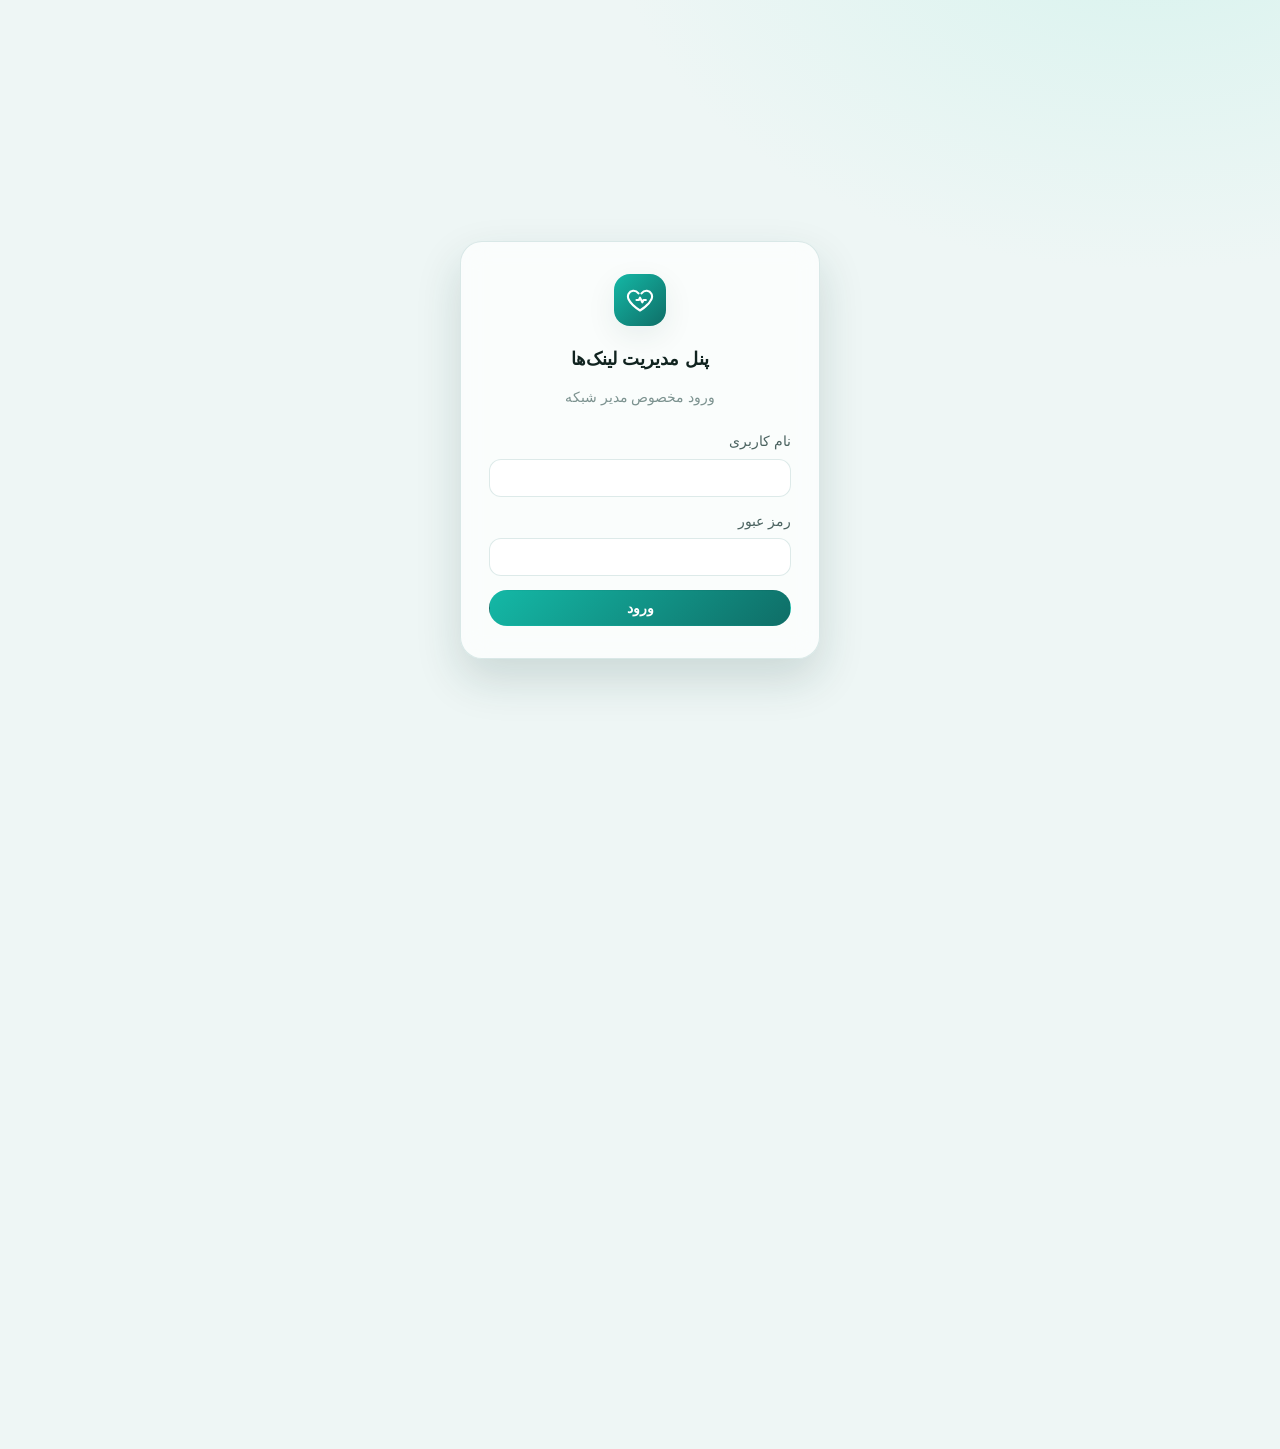
==== admin/announcements.html @ cc47564e "Initial commit" ====
<!DOCTYPE html>
<html lang="fa" dir="rtl">
<head>
  <meta charset="UTF-8" />
  <meta name="viewport" content="width=device-width, initial-scale=1" />
  <meta name="robots" content="noindex, nofollow" />
  <title>مدیریت اعلان‌ها | پورتال بیمارستان</title>
  <link rel="icon" type="image/svg+xml" href="../favicon/favicon.svg" />
  <link rel="stylesheet" href="../assets/css/style.css?v=2.0.0" />
  <link rel="stylesheet" href="admin.css?v=2.0.0" />
</head>
<body>
  <header class="site-header admin-header">
    <div class="header-inner">
      <div class="brand">
        <div class="brand__logo" aria-hidden="true">
          <svg viewBox="0 0 24 24" fill="none" stroke="currentColor" stroke-width="1.8" stroke-linecap="round" stroke-linejoin="round">
            <path d="M12 21s-7.5-4.7-9.8-9.6C.7 7.8 2.6 4.5 6 4.1c2-.2 3.6.8 4.7 2.3M12 21s7.5-4.7 9.8-9.6c1.5-3.6-.4-6.9-3.8-7.3-2-.2-3.6.8-4.7 2.3" />
            <path d="M9 12h2l1-2 2 4 1-2h2" />
          </svg>
        </div>
        <div class="brand__text">
          <h1 class="brand__title">مدیریت اعلان‌ها</h1>
          <p class="brand__subtitle" id="admin-username-label">—</p>
        </div>
      </div>

      <button type="button" id="theme-toggle" class="theme-toggle" aria-label="تغییر حالت روشن/تیره" title="تغییر حالت روشن/تیره">
        <svg class="icon icon--sun" viewBox="0 0 24 24" fill="none" stroke="currentColor" stroke-width="1.7" stroke-linecap="round" stroke-linejoin="round" aria-hidden="true">
          <circle cx="12" cy="12" r="4.5" /><path d="M12 2.5v2.5M12 19v2.5M4.6 4.6l1.8 1.8M17.6 17.6l1.8 1.8M2.5 12H5M19 12h2.5M4.6 19.4l1.8-1.8M17.6 6.4l1.8-1.8" />
        </svg>
        <svg class="icon icon--moon" viewBox="0 0 24 24" fill="none" stroke="currentColor" stroke-width="1.7" stroke-linecap="round" stroke-linejoin="round" aria-hidden="true">
          <path d="M20 14.5A8.5 8.5 0 1 1 9.5 4a7 7 0 0 0 10.5 10.5Z" />
        </svg>
      </button>

      <a href="dashboard.html" class="admin-btn">مدیریت لینک‌ها</a>
      <a href="../index.html" class="admin-btn" target="_blank" rel="noopener noreferrer">مشاهده پرتال</a>
      <button type="button" id="logout-btn" class="admin-btn admin-btn--danger">خروج</button>
    </div>
  </header>

  <main class="page-wrap admin-main">
    <div class="admin-toolbar">
      <div class="header-search admin-search">
        <svg class="icon icon--search" viewBox="0 0 24 24" fill="none" stroke="currentColor" stroke-width="1.7" stroke-linecap="round" stroke-linejoin="round" aria-hidden="true">
          <circle cx="10.5" cy="10.5" r="6.5" /><path d="M20 20l-4.8-4.8" />
        </svg>
        <input type="search" id="search-input" placeholder="جستجو در عنوان یا پیام..." autocomplete="off" />
      </div>
      <select id="status-filter" class="admin-select">
        <option value="">همه وضعیت‌ها</option>
        <option value="active">فعال</option>
        <option value="expired">منقضی‌شده</option>
        <option value="disabled">غیرفعال</option>
      </select>
      <select id="sort-select" class="admin-select">
        <option value="updatedDesc">جدیدترین ویرایش</option>
        <option value="createdDesc">جدیدترین ایجاد</option>
        <option value="priority">اولویت</option>
        <option value="startDate">تاریخ شروع</option>
      </select>
      <button type="button" id="add-announcement-btn" class="admin-btn admin-btn--primary">+ اعلان جدید</button>
    </div>

    <div class="admin-table-wrap">
      <table class="admin-table">
        <thead>
          <tr>
            <th>عنوان</th>
            <th>نوع</th>
            <th>اولویت</th>
            <th>بازه زمانی</th>
            <th>گزینه‌ها</th>
            <th>وضعیت</th>
            <th>عملیات</th>
          </tr>
        </thead>
        <tbody id="announcements-tbody"></tbody>
      </table>
      <p id="empty-message" class="admin-empty" hidden>اعلانی یافت نشد.</p>
    </div>
  </main>

  <!-- Create / edit modal -->
  <div id="announcement-modal" class="admin-modal-overlay" hidden>
    <form id="announcement-form" class="admin-modal" novalidate>
      <h2 id="announcement-modal-title">اعلان جدید</h2>
      <input type="hidden" id="field-id" />
      <input type="hidden" id="field-image-path" />

      <label class="admin-field">
        <span>عنوان</span>
        <input type="text" id="field-title" required maxlength="200" />
      </label>

      <label class="admin-field">
        <span>نوع اعلان</span>
        <select id="field-type" required>
          <option value="text">فقط متن</option>
          <option value="image">فقط تصویر</option>
          <option value="text-image">متن + تصویر</option>
        </select>
      </label>

      <label class="admin-field" id="message-field-wrap">
        <span>پیام</span>
        <textarea id="field-message" rows="3" maxlength="2000"></textarea>
      </label>

      <label class="admin-field" id="image-field-wrap">
        <span>تصویر (PNG، JPG یا WEBP — حداکثر ۵ مگابایت)</span>
        <input type="file" id="field-image-file" accept="image/png,image/jpeg,image/webp" />
        <span id="upload-status" class="admin-upload-status" hidden></span>
        <img id="image-preview" class="admin-image-preview" hidden alt="پیش‌نمایش تصویر" />
      </label>

      <label class="admin-field">
        <span>اولویت</span>
        <select id="field-priority" required>
          <option value="normal">عادی</option>
          <option value="important">مهم</option>
          <option value="critical">بحرانی</option>
        </select>
      </label>

      <label class="admin-field">
        <span>تاریخ شروع</span>
        <input type="datetime-local" id="field-start-date" required />
      </label>

      <label class="admin-field">
        <span>تاریخ پایان</span>
        <input type="datetime-local" id="field-end-date" required />
      </label>

      <label class="admin-checkbox">
        <input type="checkbox" id="field-enabled" checked />
        <span>فعال</span>
      </label>
      <label class="admin-checkbox">
        <input type="checkbox" id="field-dismissible" checked />
        <span>قابل بستن توسط کاربر</span>
      </label>
      <label class="admin-checkbox">
        <input type="checkbox" id="field-show-once" />
        <span>فقط یک‌بار برای هر کاربر نمایش داده شود</span>
      </label>
      <label class="admin-checkbox">
        <input type="checkbox" id="field-popup-mode" />
        <span>نمایش به‌صورت Popup (در غیر این صورت: Banner)</span>
      </label>

      <div id="form-error" class="admin-error" hidden></div>

      <div class="admin-modal__actions">
        <button type="button" class="admin-btn" id="cancel-form-btn">انصراف</button>
        <button type="submit" class="admin-btn admin-btn--primary" id="save-announcement-btn">ذخیره</button>
      </div>
    </form>
  </div>

  <!-- Delete confirmation modal -->
  <div id="confirm-modal" class="admin-modal-overlay" hidden>
    <div class="admin-modal admin-modal--small">
      <p id="confirm-message">آیا از حذف این اعلان مطمئن هستید؟</p>
      <div class="admin-modal__actions">
        <button type="button" class="admin-btn" id="confirm-no-btn">خیر</button>
        <button type="button" class="admin-btn admin-btn--danger" id="confirm-yes-btn">بله</button>
      </div>
    </div>
  </div>

  <div id="toast-container" class="toast-container" aria-live="polite"></div>

  <script src="../assets/js/storage.js?v=2.0.0"></script>
  <script src="../assets/js/theme.js?v=2.0.0"></script>
  <script src="announcements-admin.js?v=2.0.0"></script>
</body>
</html>
---- assets/css/style.css ----
/* =========================================================================
   Hospital Internal Portal — v12
   Design language: Material-inspired glassmorphism, soft medical-teal
   gradients, rounded geometry, RTL Persian layout.
   ========================================================================= */

/* -------------------------------------------------------------------------
   Fonts
   IranSans is a licensed commercial typeface — the hospital IT department
   must supply the licensed .woff2 files under assets/fonts/ with these
   exact names. Vazirmatn (OFL-licensed, metric-compatible look-and-feel)
   is bundled as a safe open fallback so the portal still looks correct
   out of the box before those files are added.
   ------------------------------------------------------------------------- */
@font-face {
  font-family: 'IRANSans';
  src: url('../fonts/IRANSansX-Regular.woff2') format('woff2');
  font-weight: 400;
  font-display: swap;
}
@font-face {
  font-family: 'IRANSans';
  src: url('../fonts/IRANSansX-Medium.woff2') format('woff2');
  font-weight: 500;
  font-display: swap;
}
@font-face {
  font-family: 'IRANSans';
  src: url('../fonts/IRANSansX-Bold.woff2') format('woff2');
  font-weight: 700;
  font-display: swap;
}
@font-face {
  font-family: 'Vazirmatn';
  src: url('../fonts/Vazirmatn-Regular.woff2') format('woff2');
  font-weight: 400;
  font-display: swap;
}
@font-face {
  font-family: 'Vazirmatn';
  src: url('../fonts/Vazirmatn-Medium.woff2') format('woff2');
  font-weight: 500;
  font-display: swap;
}
@font-face {
  font-family: 'Vazirmatn';
  src: url('../fonts/Vazirmatn-Bold.woff2') format('woff2');
  font-weight: 700;
  font-display: swap;
}

/* -------------------------------------------------------------------------
   Design tokens
   ------------------------------------------------------------------------- */
:root {
  /* Brand / medical-teal gradient family */
  --color-primary: #0F6E67;
  --color-primary-light: #14B8A6;
  --color-primary-dark: #0B4F4A;

  --color-info: #0EA5E9;
  --color-success: #22A559;
  --color-warning: #F0A500;
  --color-danger: #E5484D;

  --color-fav: #F5A623;

  /* Light theme surface tokens */
  --bg-base: #EEF6F5;
  --bg-gradient: radial-gradient(1200px 800px at 90% -10%, #d8f3ee 0%, #EEF6F5 45%), radial-gradient(900px 700px at -10% 110%, #e4f1fb 0%, #EEF6F5 50%);
  --surface: rgba(255, 255, 255, 0.72);
  --surface-solid: #ffffff;
  --surface-border: rgba(15, 110, 103, 0.14);
  --text-primary: #10231f;
  --text-secondary: #4b6360;
  --text-muted: #7c928f;
  --shadow-soft: 0 10px 30px rgba(16, 60, 55, 0.08);
  --shadow-lift: 0 20px 45px rgba(16, 60, 55, 0.16);
  --header-bg: rgba(255, 255, 255, 0.55);

  --radius-lg: 22px;
  --radius-md: 16px;
  --radius-sm: 12px;

  --font-display: 'IRANSans', 'Vazirmatn', Tahoma, sans-serif;
  --font-body: 'IRANSans', 'Vazirmatn', Tahoma, sans-serif;

  --transition-fast: 160ms cubic-bezier(.4,0,.2,1);
  --transition-med: 320ms cubic-bezier(.4,0,.2,1);
}

[data-theme='dark'] {
  --color-primary: #1FCBB8;
  --color-primary-light: #2DE0C9;
  --color-primary-dark: #0B4F4A;

  --bg-base: #0A1512;
  --bg-gradient: radial-gradient(1200px 800px at 90% -10%, #0f2e29 0%, #0A1512 45%), radial-gradient(900px 700px at -10% 110%, #0c2333 0%, #0A1512 50%);
  --surface: rgba(20, 34, 31, 0.62);
  --surface-solid: #10201d;
  --surface-border: rgba(45, 224, 201, 0.16);
  --text-primary: #eaf6f3;
  --text-secondary: #a9c4bf;
  --text-muted: #6f8b86;
  --shadow-soft: 0 10px 30px rgba(0, 0, 0, 0.35);
  --shadow-lift: 0 20px 45px rgba(0, 0, 0, 0.45);
  --header-bg: rgba(10, 21, 18, 0.55);
}

/* -------------------------------------------------------------------------
   Reset + base
   ------------------------------------------------------------------------- */
* { box-sizing: border-box; }
html, body { margin: 0; padding: 0; }

html {
  direction: rtl;
  scroll-behavior: smooth;
}

body {
  min-height: 100vh;
  font-family: var(--font-body);
  background: var(--bg-gradient), var(--bg-base);
  color: var(--text-primary);
  transition: background-color var(--transition-med), color var(--transition-med);
  line-height: 1.6;
}

body.theme-transitioning * {
  transition: background-color var(--transition-med), color var(--transition-med), border-color var(--transition-med) !important;
}

a { color: inherit; text-decoration: none; }
button { font-family: inherit; cursor: pointer; }
ul { margin: 0; padding: 0; list-style: none; }
img { max-width: 100%; display: block; }

:focus-visible {
  outline: 2.5px solid var(--color-info);
  outline-offset: 3px;
  border-radius: 6px;
}

/* Several components (.announcement, .offline-banner, .update-banner,
   .empty-state) set their own `display: flex` for layout. Author CSS
   always wins over the browser's built-in `[hidden] { display: none }`
   rule, no matter the specificity — so without this override, setting
   `.hidden = true` in JS silently does nothing on any element that
   also has a display rule of its own. This single rule guarantees the
   hidden attribute always actually hides the element. */
[hidden] {
  display: none !important;
}

/* -------------------------------------------------------------------------
   Loading overlay
   ------------------------------------------------------------------------- */
.loading-overlay {
  position: fixed;
  inset: 0;
  display: flex;
  flex-direction: column;
  align-items: center;
  justify-content: center;
  gap: 16px;
  background: var(--bg-base);
  z-index: 999;
  transition: opacity var(--transition-med), visibility var(--transition-med);
}
.loading-overlay.is-hidden {
  opacity: 0;
  visibility: hidden;
  pointer-events: none;
}
.loading-spinner {
  width: 46px;
  height: 46px;
  border-radius: 50%;
  border: 4px solid var(--surface-border);
  border-top-color: var(--color-primary);
  animation: spin 0.9s linear infinite;
}
.loading-overlay span {
  color: var(--text-secondary);
  font-size: 0.95rem;
}
@keyframes spin { to { transform: rotate(360deg); } }

/* -------------------------------------------------------------------------
   Layout shell
   ------------------------------------------------------------------------- */
.page-wrap {
  max-width: 1360px;
  margin: 0 auto;
  padding: 0 20px 60px;
}

/* -------------------------------------------------------------------------
   Header
   ------------------------------------------------------------------------- */
.site-header {
  position: sticky;
  top: 0;
  z-index: 50;
  backdrop-filter: blur(18px) saturate(160%);
  -webkit-backdrop-filter: blur(18px) saturate(160%);
  background: var(--header-bg);
  border-bottom: 1px solid var(--surface-border);
}
.header-inner {
  max-width: 1360px;
  margin: 0 auto;
  padding: 14px 20px;
  display: flex;
  align-items: center;
  gap: 18px;
  flex-wrap: wrap;
}
.brand {
  display: flex;
  align-items: center;
  gap: 12px;
  flex: 1 1 220px;
  min-width: 0;
}
.brand__logo {
  width: 44px;
  height: 44px;
  border-radius: var(--radius-sm);
  background: linear-gradient(135deg, var(--color-primary-light), var(--color-primary));
  display: flex;
  align-items: center;
  justify-content: center;
  color: #fff;
  flex-shrink: 0;
  box-shadow: var(--shadow-soft);
}
.brand__logo svg { width: 24px; height: 24px; }
.brand__text { min-width: 0; }
.brand__title {
  font-size: 1.05rem;
  font-weight: 700;
  margin: 0;
  white-space: nowrap;
  overflow: hidden;
  text-overflow: ellipsis;
}
.brand__subtitle {
  margin: 0;
  font-size: 0.78rem;
  color: var(--text-muted);
}

.header-clock {
  display: flex;
  align-items: center;
  gap: 10px;
  padding: 8px 16px;
  border-radius: 999px;
  background: var(--surface);
  border: 1px solid var(--surface-border);
  box-shadow: var(--shadow-soft);
  white-space: nowrap;
}
.header-clock .icon { width: 18px; height: 18px; color: var(--color-primary); }
.header-clock__time { font-weight: 700; font-size: 0.95rem; letter-spacing: 0.5px; }
.header-clock__date { font-size: 0.78rem; color: var(--text-secondary); }

.header-search {
  position: relative;
  flex: 1 1 260px;
  max-width: 420px;
}
.header-search input {
  width: 100%;
  padding: 11px 42px 11px 16px;
  border-radius: 999px;
  border: 1px solid var(--surface-border);
  background: var(--surface);
  color: var(--text-primary);
  font-size: 0.92rem;
  transition: box-shadow var(--transition-fast), border-color var(--transition-fast);
}
.header-search input::placeholder { color: var(--text-muted); }
.header-search input:focus {
  border-color: var(--color-primary-light);
  box-shadow: 0 0 0 4px rgba(20, 184, 166, 0.15);
  outline: none;
}
.header-search .icon--search {
  position: absolute;
  right: 15px;
  top: 50%;
  transform: translateY(-50%);
  width: 17px;
  height: 17px;
  color: var(--text-muted);
  pointer-events: none;
}
.search-clear {
  position: absolute;
  left: 8px;
  top: 50%;
  transform: translateY(-50%);
  width: 26px;
  height: 26px;
  border-radius: 50%;
  border: none;
  background: transparent;
  color: var(--text-muted);
  display: flex;
  align-items: center;
  justify-content: center;
}
.search-clear:hover { background: var(--surface-border); }
.search-clear .icon { width: 14px; height: 14px; }

.theme-toggle {
  width: 42px;
  height: 42px;
  border-radius: 50%;
  border: 1px solid var(--surface-border);
  background: var(--surface);
  color: var(--color-primary);
  display: flex;
  align-items: center;
  justify-content: center;
  flex-shrink: 0;
  box-shadow: var(--shadow-soft);
  transition: transform var(--transition-fast);
}
.theme-toggle:hover { transform: translateY(-2px); }
.theme-toggle .icon { width: 20px; height: 20px; }
.theme-toggle .icon--moon { display: none; }
[data-theme='dark'] .theme-toggle .icon--sun { display: none; }
[data-theme='dark'] .theme-toggle .icon--moon { display: block; }

/* PWA: network status indicator (feature #9). Color is a secondary
   cue only — the "متصل"/"قطع" text label is the real signal, so this
   never relies on color alone for meaning. */
.network-status {
  display: flex;
  align-items: center;
  gap: 7px;
  padding: 7px 13px;
  border-radius: 999px;
  background: var(--surface);
  border: 1px solid var(--surface-border);
  color: var(--text-secondary);
  font-size: 0.75rem;
  flex-shrink: 0;
  white-space: nowrap;
}
.network-status__dot {
  width: 8px;
  height: 8px;
  border-radius: 50%;
  background: #9aa5a3;
  flex-shrink: 0;
  transition: background var(--transition-fast);
}
.network-status--online .network-status__dot { background: var(--color-success); }
.network-status--offline .network-status__dot { background: var(--color-danger); }

/* Shared slide-in animation, used by the admin dropdown, announcement
   banner/popup, and the offline/update banners further down. */
@keyframes slideDown {
  from { opacity: 0; transform: translateY(-10px); }
  to { opacity: 1; transform: translateY(0); }
}

/* -------------------------------------------------------------------------
   v2.0 Part 1: header admin-login widget (🔐 ورود مدیر / 👤 مدیر سیستم)
   ------------------------------------------------------------------------- */
.admin-widget { position: relative; flex-shrink: 0; }
.admin-widget__btn {
  display: flex;
  align-items: center;
  gap: 6px;
  padding: 8px 14px;
  border-radius: 999px;
  border: 1px solid var(--surface-border);
  background: var(--surface);
  color: var(--text-primary);
  font-size: 0.82rem;
  font-weight: 600;
  cursor: pointer;
  white-space: nowrap;
  transition: transform var(--transition-fast), background var(--transition-fast);
}
.admin-widget__btn:hover { transform: translateY(-1px); background: var(--surface-solid); }
.admin-widget__dropdown {
  position: absolute;
  top: calc(100% + 8px);
  inset-inline-end: 0;
  min-width: 190px;
  background: var(--surface-solid);
  border: 1px solid var(--surface-border);
  border-radius: var(--radius-md);
  box-shadow: var(--shadow-lift);
  padding: 6px;
  display: flex;
  flex-direction: column;
  gap: 2px;
  z-index: 60;
  animation: slideDown 200ms ease;
}
.admin-widget__dropdown-item {
  display: block;
  padding: 9px 12px;
  border-radius: var(--radius-sm);
  border: none;
  background: transparent;
  color: var(--text-primary);
  font-size: 0.85rem;
  font-family: inherit;
  text-align: right;
  text-decoration: none;
  cursor: pointer;
  width: 100%;
}
.admin-widget__dropdown-item:hover { background: var(--surface-border); }
.admin-widget__dropdown-item--danger { color: var(--color-danger); }

/* Temporary forms-system button, next to the admin-login widget (see
   index.html) — same base look as .admin-widget__btn, with a primary-
   color accent so the two aren't visually identical. */
.forms-widget__btn {
  border-color: var(--color-primary-light);
  color: var(--color-primary-dark);
  text-decoration: none;
}
.forms-widget__btn:hover { background: var(--color-primary-light); color: #fff; }

/* -------------------------------------------------------------------------
   v2.0 Part 2: announcement banner slider (popupMode: false)
   ------------------------------------------------------------------------- */
.announcement-banner {
  position: relative;
  margin: 18px 0 0;
  padding: 14px 18px 20px;
  border-radius: var(--radius-md);
  display: flex;
  align-items: center;
  gap: 14px;
  color: #fff;
  box-shadow: var(--shadow-soft);
  animation: slideDown 380ms ease;
  background: linear-gradient(135deg, var(--color-info), color-mix(in srgb, var(--color-info) 70%, black));
}
.announcement-banner--important {
  background: linear-gradient(135deg, var(--color-warning), color-mix(in srgb, var(--color-warning) 70%, black));
}
.announcement-banner--critical {
  background: linear-gradient(135deg, var(--color-danger), color-mix(in srgb, var(--color-danger) 70%, black));
}
.announcement-banner__close {
  position: absolute;
  top: 12px;
  inset-inline-end: 14px;
}
.announcement-banner__dots {
  position: absolute;
  bottom: 7px;
  inset-inline-start: 18px;
  display: flex;
  gap: 6px;
}
.announcement-dot {
  width: 7px;
  height: 7px;
  border-radius: 50%;
  border: none;
  padding: 0;
  background: rgba(255, 255, 255, 0.4);
  cursor: pointer;
  transition: background var(--transition-fast), transform var(--transition-fast);
}
.announcement-dot.is-active { background: #fff; transform: scale(1.3); }

/* Shared between the banner and the popup below */
.announcement-media {
  width: 52px;
  height: 52px;
  border-radius: var(--radius-sm);
  object-fit: cover;
  flex-shrink: 0;
  box-shadow: var(--shadow-soft);
}
.announcement-text { display: flex; flex-direction: column; gap: 2px; flex: 1; min-width: 0; }
.announcement-text strong { font-size: 0.95rem; }
.announcement-text span { font-size: 0.85rem; opacity: 0.92; }

/* -------------------------------------------------------------------------
   v2.0 Part 2: announcement popup (popupMode: true) — one at a time,
   highest priority first (see AnnouncementsManager in announcements.js)
   ------------------------------------------------------------------------- */
.announcement-popup-overlay {
  position: fixed;
  inset: 0;
  background: rgba(10, 20, 18, 0.55);
  display: flex;
  align-items: center;
  justify-content: center;
  padding: 20px;
  z-index: 400;
}
.announcement-popup {
  position: relative;
  width: 100%;
  max-width: 420px;
  background: var(--surface-solid);
  border-radius: var(--radius-lg);
  box-shadow: var(--shadow-lift);
  padding: 30px 24px 24px;
  display: flex;
  flex-direction: column;
  align-items: center;
  gap: 14px;
  text-align: center;
  border-top: 4px solid var(--color-info);
  animation: slideDown 300ms ease;
}
.announcement-popup--important { border-top-color: var(--color-warning); }
.announcement-popup--critical { border-top-color: var(--color-danger); }
.announcement-popup .announcement-media {
  width: 100%;
  max-width: 320px;
  height: auto;
  max-height: 220px;
  border-radius: var(--radius-md);
}
.announcement-popup .announcement-text { align-items: center; }
.announcement-popup .announcement-text strong { font-size: 1.1rem; }
.announcement-popup .announcement-text span {
  font-size: 0.9rem;
  color: var(--text-secondary);
  opacity: 1;
  white-space: pre-line;
}
.announcement-popup__close {
  position: absolute;
  top: 12px;
  inset-inline-end: 12px;
  color: var(--text-muted);
  background: var(--surface);
}

/* PART 2: shared close (×) button for every banner type — announcement,
   offline and update. Uses currentColor so it adapts to each banner's
   own text color (white on the colored banners, normal text on the
   neutral offline banner) without any layout shift. */
.banner-close {
  border: none;
  background: color-mix(in srgb, currentColor 14%, transparent);
  color: inherit;
  width: 26px;
  height: 26px;
  border-radius: 50%;
  display: flex;
  align-items: center;
  justify-content: center;
  flex-shrink: 0;
  cursor: pointer;
  transition: background var(--transition-fast), transform var(--transition-fast);
}
.banner-close .icon { width: 13px; height: 13px; }
.banner-close:hover {
  background: color-mix(in srgb, currentColor 26%, transparent);
  transform: scale(1.06);
}

/* -------------------------------------------------------------------------
   Quick access rows (Favorites / Recently used)
   ------------------------------------------------------------------------- */
.quick-section { margin-top: 30px; }
.quick-section__header {
  display: flex;
  align-items: center;
  gap: 8px;
  margin-bottom: 12px;
}
.quick-section__header h2 {
  font-size: 1rem;
  font-weight: 700;
  margin: 0;
}
.quick-section__header .icon { width: 18px; height: 18px; color: var(--color-fav); }
.row-scroll {
  display: flex;
  gap: 14px;
  overflow-x: auto;
  padding-bottom: 6px;
  scroll-snap-type: x proximity;
}
.row-scroll::-webkit-scrollbar { height: 6px; }
.row-scroll::-webkit-scrollbar-thumb { background: var(--surface-border); border-radius: 6px; }

/* -------------------------------------------------------------------------
   Categories + grid
   ------------------------------------------------------------------------- */
.categories { margin-top: 38px; display: flex; flex-direction: column; gap: 34px; }
.category__header {
  display: flex;
  align-items: center;
  gap: 10px;
  margin-bottom: 16px;
}
.category__icon {
  width: 34px;
  height: 34px;
  border-radius: 10px;
  background: color-mix(in srgb, var(--accent) 16%, transparent);
  color: var(--accent);
  display: flex;
  align-items: center;
  justify-content: center;
}
.category__icon .icon { width: 19px; height: 19px; }
.category__title { font-size: 1.08rem; font-weight: 700; margin: 0; }
.category__count {
  font-size: 0.78rem;
  color: var(--text-muted);
  background: var(--surface);
  border: 1px solid var(--surface-border);
  border-radius: 999px;
  padding: 2px 10px;
  margin-inline-start: auto;
}
.category__grid {
  display: grid;
  grid-template-columns: repeat(auto-fill, minmax(240px, 1fr));
  gap: 16px;
}

/* -------------------------------------------------------------------------
   Cards
   ------------------------------------------------------------------------- */
.card {
  --accent: #14B8A6;
  position: relative;
  overflow: hidden;
  background: var(--surface);
  border: 1px solid var(--surface-border);
  border-radius: var(--radius-lg);
  backdrop-filter: blur(14px) saturate(140%);
  -webkit-backdrop-filter: blur(14px) saturate(140%);
  box-shadow: var(--shadow-soft);
  padding: 18px;
  display: flex;
  flex-direction: column;
  gap: 12px;
  cursor: pointer;
  transition: transform var(--transition-fast), box-shadow var(--transition-fast), border-color var(--transition-fast);
  animation: cardIn 420ms ease both;
}
@keyframes cardIn {
  from { opacity: 0; transform: translateY(10px) scale(.98); }
  to { opacity: 1; transform: translateY(0) scale(1); }
}
.card::before {
  content: '';
  position: absolute;
  inset: 0;
  background: linear-gradient(135deg, color-mix(in srgb, var(--accent) 10%, transparent), transparent 60%);
  pointer-events: none;
}
.card:hover, .card:focus-visible {
  transform: translateY(-4px);
  box-shadow: var(--shadow-lift);
  border-color: color-mix(in srgb, var(--accent) 45%, var(--surface-border));
}
.card__badge {
  position: absolute;
  top: 12px;
  left: 12px;
  background: var(--color-fav);
  color: #201400;
  font-size: 0.68rem;
  font-weight: 700;
  padding: 3px 9px;
  border-radius: 999px;
  box-shadow: 0 4px 10px rgba(245, 166, 35, 0.4);
}
.card__icon {
  width: 46px;
  height: 46px;
  border-radius: var(--radius-sm);
  background: linear-gradient(135deg, color-mix(in srgb, var(--accent) 85%, white), var(--accent));
  color: #fff;
  display: flex;
  align-items: center;
  justify-content: center;
  box-shadow: 0 6px 16px color-mix(in srgb, var(--accent) 45%, transparent);
}
.card__icon .icon { width: 24px; height: 24px; }
.card__body { flex: 1; min-width: 0; }
.card__title {
  margin: 0 0 4px;
  font-size: 0.98rem;
  font-weight: 700;
  color: var(--text-primary);
}
.card__desc {
  margin: 0;
  font-size: 0.82rem;
  color: var(--text-secondary);
  display: -webkit-box;
  -webkit-line-clamp: 2;
  -webkit-box-orient: vertical;
  overflow: hidden;
}
.card__actions {
  display: flex;
  align-items: center;
  justify-content: space-between;
  gap: 8px;
  margin-top: auto;
}
.card__fav, .card__open {
  width: 36px;
  height: 36px;
  border-radius: 50%;
  border: 1px solid var(--surface-border);
  background: var(--surface-solid);
  color: var(--text-muted);
  display: flex;
  align-items: center;
  justify-content: center;
  transition: transform var(--transition-fast), color var(--transition-fast), background var(--transition-fast);
}
.card__fav .icon, .card__open .icon { width: 16px; height: 16px; }
.card__fav:hover { transform: scale(1.08); color: var(--color-fav); }
.card__fav--active { color: var(--color-fav); }
.card__fav--active .icon { fill: currentColor; }
.card__open { color: #fff; background: linear-gradient(135deg, var(--accent), color-mix(in srgb, var(--accent) 70%, black)); border-color: transparent; }
.card__open:hover { transform: scale(1.08); }

.card--compact {
  flex-direction: row;
  align-items: center;
  min-width: 240px;
  scroll-snap-align: start;
  padding: 12px 14px;
  gap: 10px;
}
.card--compact .card__icon { width: 38px; height: 38px; flex-shrink: 0; }
.card--compact .card__icon .icon { width: 20px; height: 20px; }
.card--compact .card__title { font-size: 0.88rem; margin: 0; white-space: nowrap; overflow: hidden; text-overflow: ellipsis; }
.card--compact .card__actions { margin-top: 0; flex-shrink: 0; }
.card--compact .card__fav, .card--compact .card__open { width: 30px; height: 30px; }
.card--compact .card__fav .icon, .card--compact .card__open .icon { width: 14px; height: 14px; }

/* Ripple */
.ripple {
  position: absolute;
  border-radius: 50%;
  background: color-mix(in srgb, var(--accent) 35%, transparent);
  transform: scale(0);
  animation: rippleAnim 550ms ease-out;
  pointer-events: none;
}
@keyframes rippleAnim {
  to { transform: scale(1); opacity: 0; }
}

/* -------------------------------------------------------------------------
   FEATURE 1: System health status indicator
   A small dot overlaid on the existing card — no change to card layout.
   ------------------------------------------------------------------------- */
.card__status {
  position: absolute;
  top: 12px;
  inset-inline-end: 12px;
  width: 11px;
  height: 11px;
  border-radius: 50%;
  z-index: 2;
  cursor: default;
}
.card--compact .card__status {
  top: 7px;
  inset-inline-end: 7px;
  width: 9px;
  height: 9px;
}
.card__badge ~ .card__status {
  /* keep the "new" badge and the status dot from overlapping */
  top: 12px;
  inset-inline-end: auto;
  inset-inline-start: 12px;
}

.status--online {
  background: var(--color-success);
  animation: statusPulse 2.2s ease-in-out infinite;
}
.status--slow {
  background: var(--color-warning);
  animation: statusFade 1.8s ease-in-out infinite;
}
.status--offline {
  background: var(--color-danger);
  animation: statusBlink 1.4s steps(2, start) infinite;
}
.status--unknown {
  background: #9aa5a3;
}

@keyframes statusPulse {
  0% { box-shadow: 0 0 0 0 color-mix(in srgb, var(--color-success) 55%, transparent); }
  70% { box-shadow: 0 0 0 7px transparent; }
  100% { box-shadow: 0 0 0 0 transparent; }
}
@keyframes statusFade { 0%, 100% { opacity: 1; } 50% { opacity: 0.35; } }
@keyframes statusBlink { to { opacity: 0.25; } }

.card__status::after {
  content: attr(data-tooltip);
  position: absolute;
  top: 130%;
  inset-inline-end: 0;
  min-width: 175px;
  max-width: 230px;
  padding: 9px 11px;
  border-radius: var(--radius-sm);
  background: var(--surface-solid);
  border: 1px solid var(--surface-border);
  box-shadow: var(--shadow-lift);
  color: var(--text-primary);
  font-size: 0.72rem;
  line-height: 1.6;
  white-space: pre-line;
  text-align: start;
  opacity: 0;
  visibility: hidden;
  transform: translateY(-4px);
  transition: opacity var(--transition-fast), transform var(--transition-fast), visibility var(--transition-fast);
  pointer-events: none;
  z-index: 30;
}
.card__status:hover::after,
.card__status:focus-visible::after {
  opacity: 1;
  visibility: visible;
  transform: translateY(0);
}

/* -------------------------------------------------------------------------
   FEATURE 3: Progressive Web App — offline + update banners
   ------------------------------------------------------------------------- */
.offline-banner,
.update-banner {
  position: fixed;
  bottom: 22px;
  inset-inline-end: 22px;
  width: 320px;
  max-width: calc(100vw - 28px);
  display: flex;
  align-items: flex-start;
  gap: 10px;
  padding: 12px 16px;
  border-radius: var(--radius-md);
  box-shadow: var(--shadow-lift);
  font-size: 0.85rem;
  line-height: 1.5;
  z-index: 210;
  animation: slideDown 380ms ease;
}
.offline-banner span,
.update-banner span {
  flex: 1 1 auto;
  min-width: 0;
}
.offline-banner {
  background: var(--surface-solid);
  border: 1px solid var(--surface-border);
  color: var(--text-primary);
}
.offline-banner > .icon {
  width: 18px;
  height: 18px;
  color: var(--color-warning);
  flex-shrink: 0;
  margin-top: 1px;
}
.update-banner {
  background: linear-gradient(135deg, var(--color-primary-light), var(--color-primary));
  color: #fff;
  bottom: 90px;
  flex-wrap: wrap;
}
.update-banner span {
  flex-basis: 100%;
  order: -1;
}
/* Scoped to the reload button only, so the new .banner-close button
   (Part 2) keeps its own circular style instead of this pill shape.
   The message text wraps to its own full-width row above (via
   flex-wrap + order on the span), so the reload/close buttons always
   sit together on a clean second row. */
#update-reload-btn {
  margin-inline-start: auto;
  flex-shrink: 0;
  background: rgba(255, 255, 255, 0.2);
  border: none;
  color: #fff;
  padding: 6px 14px;
  border-radius: 999px;
  font-size: 0.78rem;
  font-weight: 700;
  transition: background var(--transition-fast);
}
#update-reload-btn:hover { background: rgba(255, 255, 255, 0.32); }

/* "بعداً" — a quieter secondary action next to the primary reload
   button; functionally identical to the × close, offered as a
   clearer, labeled alternative per the PWA spec's two-button ask. */
#update-later-btn {
  flex-shrink: 0;
  background: transparent;
  border: 1px solid rgba(255, 255, 255, 0.4);
  color: #fff;
  padding: 6px 14px;
  border-radius: 999px;
  font-size: 0.78rem;
  font-weight: 600;
  transition: background var(--transition-fast);
}
#update-later-btn:hover { background: rgba(255, 255, 255, 0.15); }

@media (max-width: 480px) {
  .offline-banner, .update-banner {
    inset-inline-end: 14px;
    inset-inline-start: 14px;
    max-width: none;
  }
}

/* -------------------------------------------------------------------------
   Empty state
   ------------------------------------------------------------------------- */
.empty-state {
  margin-top: 60px;
  text-align: center;
  color: var(--text-muted);
  display: flex;
  flex-direction: column;
  align-items: center;
  gap: 10px;
}
.empty-state .icon { width: 46px; height: 46px; opacity: 0.5; }

/* -------------------------------------------------------------------------
   Toasts
   ------------------------------------------------------------------------- */
.toast-container {
  position: fixed;
  bottom: 22px;
  inset-inline-start: 22px;
  display: flex;
  flex-direction: column;
  gap: 10px;
  z-index: 200;
}
.toast {
  min-width: 220px;
  max-width: 320px;
  padding: 12px 14px 12px 16px;
  border-radius: var(--radius-sm);
  background: var(--surface-solid);
  border: 1px solid var(--surface-border);
  box-shadow: var(--shadow-lift);
  font-size: 0.85rem;
  color: var(--text-primary);
  border-inline-start: 4px solid var(--color-success);
  display: flex;
  align-items: center;
  gap: 10px;
  opacity: 0;
  transform: translateY(12px);
  transition: opacity var(--transition-fast), transform var(--transition-fast);
}
.toast__text { flex: 1; min-width: 0; }
/* Closable toasts (قابلیت بستن نوتیفیکیشن): reuse the shared
   .banner-close button style at a smaller size to match the toast's
   compact footprint. */
.toast .banner-close {
  width: 20px;
  height: 20px;
}
.toast .banner-close .icon { width: 11px; height: 11px; }
.toast--visible { opacity: 1; transform: translateY(0); }
.toast--info { border-inline-start-color: var(--color-info); }
.toast--warning { border-inline-start-color: var(--color-warning); }
.toast--danger { border-inline-start-color: var(--color-danger); }

/* -------------------------------------------------------------------------
   Footer
   ------------------------------------------------------------------------- */
.site-footer {
  margin-top: 60px;
  padding: 18px 4px;
  border-top: 1px solid var(--surface-border);
  display: flex;
  flex-wrap: wrap;
  gap: 10px 20px;
  justify-content: space-between;
  color: var(--text-muted);
  font-size: 0.8rem;
}

/* -------------------------------------------------------------------------
   Responsive
   ------------------------------------------------------------------------- */
@media (max-width: 720px) {
  .header-inner { padding: 10px 14px; }
  .header-clock__date { display: none; }
  .brand__subtitle { display: none; }
  .category__grid { grid-template-columns: repeat(auto-fill, minmax(160px, 1fr)); }
  .card--compact { min-width: 200px; }
}
@media (max-width: 480px) {
  .header-search { order: 3; flex: 1 1 100%; max-width: none; }
  .category__grid { grid-template-columns: repeat(2, 1fr); }
  .card__desc { display: none; }
}

/* -------------------------------------------------------------------------
   Reduced motion
   ------------------------------------------------------------------------- */
@media (prefers-reduced-motion: reduce) {
  *, *::before, *::after {
    animation-duration: 0.001ms !important;
    animation-iteration-count: 1 !important;
    transition-duration: 0.001ms !important;
    scroll-behavior: auto !important;
  }
}
---- admin/admin.css ----
/* =========================================================================
   Admin panel styles
   Deliberately additive only — never edits assets/css/style.css. Every
   color/radius/shadow here reuses the same CSS variables already
   defined there (loaded first via <link>), so the admin panel matches
   the portal's glassmorphism/Material look, light+dark themes, and RTL
   layout automatically, with zero duplication of the palette itself.
   ========================================================================= */

/* -------------------------------------------------------------------------
   Login page
   ------------------------------------------------------------------------- */
.admin-auth-page {
  min-height: 100vh;
  display: flex;
  align-items: center;
  justify-content: center;
  padding: 20px;
}

.admin-auth-card {
  width: 100%;
  max-width: 360px;
  background: var(--surface);
  border: 1px solid var(--surface-border);
  border-radius: var(--radius-lg);
  backdrop-filter: blur(14px) saturate(140%);
  -webkit-backdrop-filter: blur(14px) saturate(140%);
  box-shadow: var(--shadow-lift);
  padding: 32px 28px;
  display: flex;
  flex-direction: column;
  gap: 14px;
}

.admin-auth-card__logo {
  width: 52px;
  height: 52px;
  margin: 0 auto 4px;
  border-radius: var(--radius-md);
  background: linear-gradient(135deg, var(--color-primary-light), var(--color-primary));
  color: #fff;
  display: flex;
  align-items: center;
  justify-content: center;
  box-shadow: var(--shadow-soft);
}
.admin-auth-card__logo svg { width: 28px; height: 28px; }

.admin-auth-card__title {
  text-align: center;
  font-size: 1.15rem;
  font-weight: 700;
  margin: 0;
}
.admin-auth-card__subtitle {
  text-align: center;
  font-size: 0.85rem;
  color: var(--text-muted);
  margin: 0 0 8px;
}

/* -------------------------------------------------------------------------
   Form fields (shared by login + link modal)
   ------------------------------------------------------------------------- */
.admin-field {
  display: flex;
  flex-direction: column;
  gap: 6px;
  font-size: 0.85rem;
  color: var(--text-secondary);
}
.admin-field input,
.admin-field select {
  padding: 10px 14px;
  border-radius: var(--radius-sm);
  border: 1px solid var(--surface-border);
  background: var(--surface-solid);
  color: var(--text-primary);
  font-size: 0.92rem;
  font-family: inherit;
}
.admin-field input:focus,
.admin-field select:focus {
  border-color: var(--color-primary-light);
  box-shadow: 0 0 0 4px rgba(20, 184, 166, 0.15);
  outline: none;
}

.admin-checkbox {
  display: flex;
  align-items: center;
  gap: 8px;
  font-size: 0.88rem;
  color: var(--text-secondary);
}
.admin-checkbox input { width: 17px; height: 17px; accent-color: var(--color-primary); }

.admin-error {
  font-size: 0.82rem;
  color: var(--color-danger);
  background: color-mix(in srgb, var(--color-danger) 12%, transparent);
  border-radius: var(--radius-sm);
  padding: 8px 12px;
}

/* -------------------------------------------------------------------------
   Buttons
   ------------------------------------------------------------------------- */
.admin-btn {
  padding: 9px 18px;
  border-radius: 999px;
  border: 1px solid var(--surface-border);
  background: var(--surface-solid);
  color: var(--text-primary);
  font-size: 0.85rem;
  font-weight: 600;
  cursor: pointer;
  transition: transform var(--transition-fast), background var(--transition-fast);
  text-decoration: none;
  display: inline-flex;
  align-items: center;
  justify-content: center;
}
.admin-btn:hover { transform: translateY(-1px); }
.admin-btn--primary {
  background: linear-gradient(135deg, var(--color-primary-light), var(--color-primary));
  color: #fff;
  border-color: transparent;
}
.admin-btn--danger {
  background: color-mix(in srgb, var(--color-danger) 12%, transparent);
  color: var(--color-danger);
  border-color: color-mix(in srgb, var(--color-danger) 30%, transparent);
}
.admin-btn:disabled { opacity: 0.55; cursor: not-allowed; transform: none; }

/* -------------------------------------------------------------------------
   Dashboard layout
   ------------------------------------------------------------------------- */
.admin-header .header-inner { gap: 14px; }
.admin-main { padding-top: 24px; }

.admin-toolbar {
  display: flex;
  flex-wrap: wrap;
  align-items: center;
  gap: 12px;
  margin-bottom: 20px;
}
.admin-search { flex: 1 1 260px; max-width: 420px; }
.admin-select {
  padding: 10px 14px;
  border-radius: 999px;
  border: 1px solid var(--surface-border);
  background: var(--surface);
  color: var(--text-primary);
  font-size: 0.85rem;
}

/* -------------------------------------------------------------------------
   Table
   ------------------------------------------------------------------------- */
.admin-table-wrap {
  background: var(--surface);
  border: 1px solid var(--surface-border);
  border-radius: var(--radius-lg);
  overflow-x: auto;
  box-shadow: var(--shadow-soft);
}
.admin-table {
  width: 100%;
  border-collapse: collapse;
  font-size: 0.85rem;
  min-width: 820px;
}
.admin-table th,
.admin-table td {
  padding: 12px 14px;
  text-align: right;
  border-bottom: 1px solid var(--surface-border);
  white-space: nowrap;
}
.admin-table th {
  color: var(--text-muted);
  font-weight: 600;
  font-size: 0.78rem;
}
.admin-table td.admin-table__desc,
.admin-table td.admin-table__url {
  white-space: normal;
  max-width: 220px;
  overflow: hidden;
  text-overflow: ellipsis;
}
.admin-table tr[draggable='true'] { cursor: grab; }
.admin-table tr.is-dragging { opacity: 0.4; }
.admin-table tr.drag-over-top { box-shadow: inset 0 2px 0 var(--color-primary-light); }
.admin-table tr.drag-over-bottom { box-shadow: inset 0 -2px 0 var(--color-primary-light); }

.admin-drag-handle {
  cursor: grab;
  color: var(--text-muted);
  font-size: 1rem;
  user-select: none;
}

.admin-badge {
  display: inline-flex;
  align-items: center;
  padding: 3px 10px;
  border-radius: 999px;
  font-size: 0.72rem;
  font-weight: 700;
}
.admin-badge--enabled {
  background: color-mix(in srgb, var(--color-success) 15%, transparent);
  color: var(--color-success);
}
.admin-badge--disabled {
  background: color-mix(in srgb, var(--text-muted) 18%, transparent);
  color: var(--text-muted);
}
.admin-badge--expired {
  background: color-mix(in srgb, var(--color-warning) 15%, transparent);
  color: var(--color-warning);
}
.admin-badge--priority-normal {
  background: color-mix(in srgb, var(--color-info) 15%, transparent);
  color: var(--color-info);
}
.admin-badge--priority-important {
  background: color-mix(in srgb, var(--color-warning) 15%, transparent);
  color: var(--color-warning);
}
.admin-badge--priority-critical {
  background: color-mix(in srgb, var(--color-danger) 15%, transparent);
  color: var(--color-danger);
}
.admin-option-tags { display: flex; flex-wrap: wrap; gap: 4px; }
.admin-option-tag {
  font-size: 0.68rem;
  padding: 2px 7px;
  border-radius: 999px;
  background: var(--surface-border);
  color: var(--text-secondary);
}

/* Announcement image upload field (v2.0) */
.admin-upload-status {
  display: block;
  font-size: 0.78rem;
  color: var(--text-secondary);
  margin-top: 4px;
}
.admin-image-preview {
  display: block;
  max-width: 100%;
  max-height: 160px;
  object-fit: contain;
  border-radius: var(--radius-sm);
  border: 1px solid var(--surface-border);
  margin-top: 8px;
}

.admin-row-actions { display: flex; gap: 6px; }
.admin-row-actions button {
  width: 30px;
  height: 30px;
  border-radius: 50%;
  border: 1px solid var(--surface-border);
  background: var(--surface-solid);
  color: var(--text-muted);
  cursor: pointer;
  display: flex;
  align-items: center;
  justify-content: center;
}
.admin-row-actions button:hover { color: var(--color-primary); }
.admin-row-actions button.admin-row-actions__delete:hover { color: var(--color-danger); }
.admin-row-actions svg { width: 15px; height: 15px; }

.admin-empty {
  text-align: center;
  color: var(--text-muted);
  padding: 40px 0;
}

/* -------------------------------------------------------------------------
   Modals
   ------------------------------------------------------------------------- */
.admin-modal-overlay {
  position: fixed;
  inset: 0;
  background: rgba(10, 20, 18, 0.45);
  display: flex;
  align-items: center;
  justify-content: center;
  padding: 20px;
  z-index: 300;
}
.admin-modal {
  width: 100%;
  max-width: 460px;
  max-height: 90vh;
  overflow-y: auto;
  background: var(--surface-solid);
  border-radius: var(--radius-lg);
  box-shadow: var(--shadow-lift);
  padding: 24px;
  display: flex;
  flex-direction: column;
  gap: 14px;
}
.admin-modal--small { max-width: 360px; }
.admin-modal h2 { margin: 0 0 4px; font-size: 1.05rem; }
.admin-modal__actions {
  display: flex;
  justify-content: flex-end;
  gap: 10px;
  margin-top: 6px;
}

/* -------------------------------------------------------------------------
   Responsive
   ------------------------------------------------------------------------- */
@media (max-width: 720px) {
  .admin-toolbar { flex-direction: column; align-items: stretch; }
  .admin-search { max-width: none; }
}
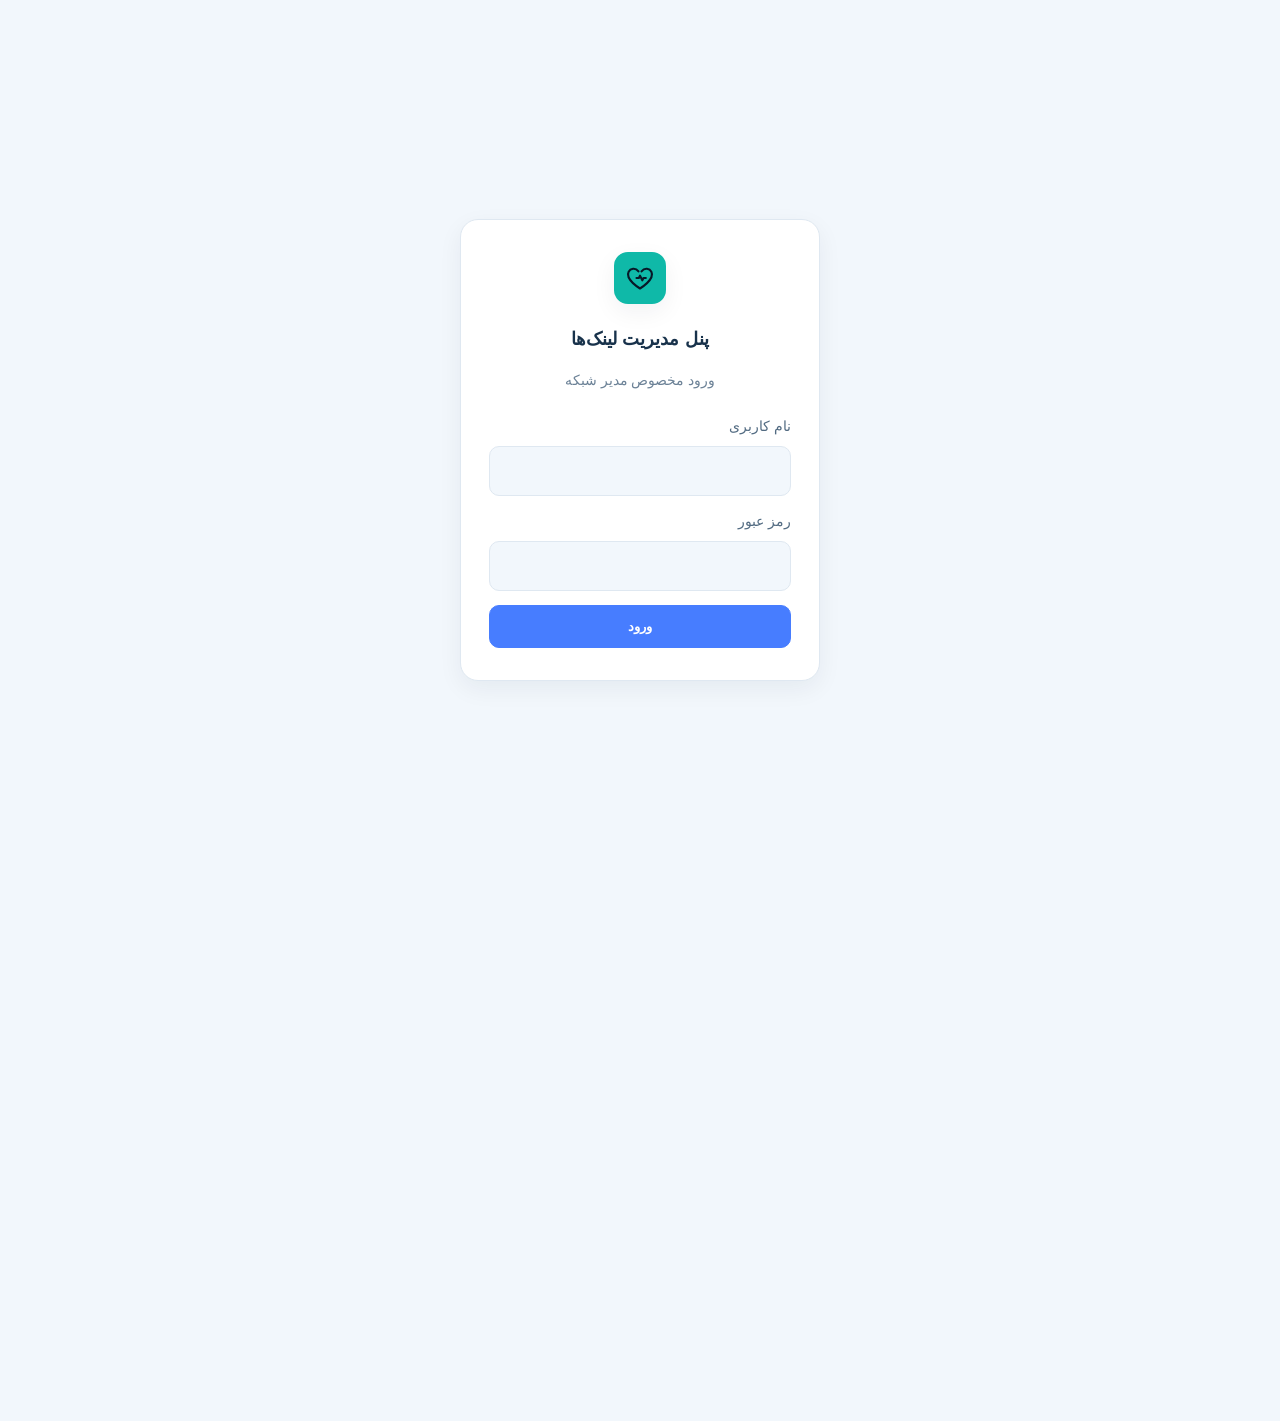
==== commit 18b4ae71: "feat: unify portal design with configurable colors and hospital logo" ====
--- a/admin/announcements.html
+++ b/admin/announcements.html
@@ -8,6 +8,8 @@
   <link rel="icon" type="image/svg+xml" href="../favicon/favicon.svg" />
   <link rel="stylesheet" href="../assets/css/style.css?v=2.0.0" />
   <link rel="stylesheet" href="admin.css?v=2.0.0" />
+  <link rel="stylesheet" href="../assets/css/hospital-design-system.css?v=20261016.4" />
+  <link rel="stylesheet" href="../assets/css/hospital-portal.css?v=20261016.4" />
 </head>
 <body>
   <header class="site-header admin-header">
@@ -176,5 +178,7 @@
   <script src="../assets/js/storage.js?v=2.0.0"></script>
   <script src="../assets/js/theme.js?v=2.0.0"></script>
   <script src="announcements-admin.js?v=2.0.0"></script>
+  <script src="../assets/js/hospital-shell.js?v=20261016.4"></script>
+  <script src="../assets/js/portal-appearance.js?v=20261016.4"></script>
 </body>
 </html>
--- a/assets/css/hospital-design-system.css
+++ b/assets/css/hospital-design-system.css
@@ -0,0 +1,141 @@
+/* Hospital Systems Design System — RTL */
+:root {
+  color-scheme: light;
+  --hs-navy-950: #081827;
+  --hs-navy-900: #0B1F33;
+  --hs-navy-800: #12324D;
+  --hs-navy-700: #1D4667;
+  --hs-teal-600: #0A9F91;
+  --hs-teal-500: #0FB9A8;
+  --hs-teal-100: #DDF8F3;
+  --hs-blue-600: #477DFF;
+  --hs-blue-100: #EAF1FF;
+  --hs-purple-600: #8B5CF6;
+  --hs-orange-600: #EA8A16;
+  --hs-red-600: #DC4545;
+  --hs-green-600: #168765;
+  --hs-bg: #F2F7FC;
+  --hs-surface: #FFFFFF;
+  --hs-border: #DFE8F1;
+  --hs-text: #18324B;
+  --hs-muted: #6C8297;
+  --hs-radius: 14px;
+  --hs-shadow: 0 8px 24px rgba(11,31,51,.06);
+  --hs-sidebar-width: 264px;
+  --hs-font: Tahoma, "Vazirmatn", "Noto Sans Arabic", sans-serif;
+}
+* { box-sizing: border-box; }
+html { direction: rtl; scroll-behavior: smooth; }
+body { margin: 0; background: var(--hs-bg); color: var(--hs-text); font-family: var(--hs-font); font-size: 14px; line-height: 1.8; }
+a { color: var(--hs-blue-600); text-decoration: none; }
+a:hover { text-decoration: underline; }
+button, input, select, textarea { font: inherit; }
+button { cursor: pointer; }
+:focus-visible { outline: 3px solid rgba(71,125,255,.35); outline-offset: 2px; }
+.hs-shell { min-height: 100vh; }
+.hs-sidebar { position: fixed; z-index: 30; inset-block: 0; inset-inline-start: 0; width: var(--hs-sidebar-width); padding: 20px 14px; overflow-y: auto; background: linear-gradient(180deg,var(--hs-navy-900),var(--hs-navy-950)); color: #F4F8FC; display:flex; flex-direction:column; }
+.hs-brand { display:flex; align-items:center; gap:12px; padding: 8px 8px 24px; color:white; }
+.hs-brand-mark { display:grid; place-items:center; width:44px; height:44px; border-radius:14px; background:var(--hs-teal-500); color:var(--hs-navy-950); font-weight:900; font-size:20px; }
+.hs-brand strong { display:block; font-size:16px; line-height:1.5; }
+.hs-brand small { display:block; color:#9CB5C9; font-size:11px; }
+.hs-nav-label { color:#89A6BD; font-size:11px; padding:14px 12px 6px; }
+.hs-nav { display:grid; gap:5px; }
+.hs-nav a { display:flex; align-items:center; gap:12px; min-height:44px; padding:9px 12px; border-radius:10px; color:#D9E5EF; transition:background .15s ease,color .15s ease; }
+.hs-nav a:hover { background:rgba(255,255,255,.08); text-decoration:none; }
+.hs-nav a[aria-current="page"] { background:#0D4558; color:#78F1E0; font-weight:700; }
+.hs-nav-icon { width:24px; text-align:center; font-size:17px; }
+.hs-sidebar-footer { margin-top:auto; padding:18px 10px 4px; color:#8FA9BE; font-size:11px; }
+.hs-main { margin-inline-start:var(--hs-sidebar-width); min-width:0; }
+.hs-topbar { min-height:72px; display:flex; align-items:center; gap:16px; padding:12px 24px; background:rgba(255,255,255,.94); border-bottom:1px solid var(--hs-border); position:sticky; top:0; z-index:20; }
+.hs-mobile-menu { display:none; }
+.hs-search { flex:1; max-width:460px; }
+.hs-search input { width:100%; background:#F7FAFD; border:1px solid var(--hs-border); border-radius:10px; padding:10px 14px; color:var(--hs-text); }
+.hs-top-actions { display:flex; align-items:center; gap:12px; margin-inline-start:auto; }
+.hs-user { display:flex; align-items:center; gap:9px; }
+.hs-avatar { width:36px; height:36px; display:grid; place-items:center; background:var(--hs-blue-100); color:var(--hs-blue-600); border-radius:50%; font-weight:700; }
+.hs-content { padding:24px; max-width:1800px; margin-inline:auto; }
+.hs-page-heading { display:flex; align-items:flex-start; justify-content:space-between; gap:16px; margin-bottom:20px; }
+.hs-page-heading h1 { margin:0; font-size:23px; line-height:1.5; }
+.hs-page-heading p { margin:4px 0 0; color:var(--hs-muted); }
+.hs-welcome { display:flex; align-items:center; justify-content:space-between; gap:20px; min-height:150px; padding:26px 30px; border-radius:18px; color:white; background:linear-gradient(110deg,#0B1F33,#16496A 72%,#0A9F91); box-shadow:var(--hs-shadow); margin-bottom:20px; overflow:hidden; }
+.hs-welcome h2 { margin:0 0 8px; font-size:23px; }
+.hs-welcome p { margin:0; color:#D5E8F4; max-width:620px; }
+.hs-welcome-mark { font-size:48px; opacity:.85; }
+.hs-grid { display:grid; gap:16px; }
+.hs-grid-4 { grid-template-columns:repeat(4,minmax(0,1fr)); }
+.hs-grid-2 { grid-template-columns:repeat(2,minmax(0,1fr)); }
+.hs-card { background:var(--hs-surface); border:1px solid #E5EDF5; border-radius:var(--hs-radius); padding:20px; box-shadow:var(--hs-shadow); min-width:0; }
+.hs-card h2,.hs-card h3 { margin:0 0 14px; font-size:16px; }
+.hs-stat { display:flex; flex-direction:column; gap:5px; }
+.hs-stat-top { display:flex; justify-content:space-between; align-items:center; gap:10px; }
+.hs-stat-icon { display:grid; place-items:center; width:42px; height:42px; border-radius:12px; background:var(--hs-blue-100); color:var(--hs-blue-600); font-size:20px; }
+.hs-stat-label { color:var(--hs-muted); }
+.hs-stat-value { font-size:28px; font-weight:800; line-height:1.4; font-variant-numeric:tabular-nums; }
+.hs-stat-note { color:var(--hs-muted); font-size:12px; }
+.hs-btn { display:inline-flex; justify-content:center; align-items:center; gap:8px; min-height:40px; padding:8px 15px; border:1px solid transparent; border-radius:10px; font-weight:700; text-decoration:none; }
+.hs-btn:hover { text-decoration:none; filter:brightness(.97); }
+.hs-btn-primary { background:var(--hs-blue-600); color:white; }
+.hs-btn-secondary { background:white; color:var(--hs-text); border-color:var(--hs-border); }
+.hs-btn-teal { background:var(--hs-teal-500); color:var(--hs-navy-950); }
+.hs-field { display:grid; gap:6px; margin-bottom:16px; }
+.hs-field label { font-weight:700; }
+.hs-input,.hs-select,.hs-textarea { width:100%; border:1px solid #CBD8E5; border-radius:9px; padding:10px 12px; background:white; color:var(--hs-text); }
+.hs-input:focus,.hs-select:focus,.hs-textarea:focus { border-color:var(--hs-blue-600); outline:3px solid rgba(71,125,255,.12); }
+.hs-help { color:var(--hs-muted); font-size:12px; }
+.hs-access-group { margin:16px 0; padding:16px; border:1px solid var(--hs-border); border-radius:12px; background:#FBFDFF; }
+.hs-access-group legend { padding:0 8px; font-weight:800; color:var(--hs-navy-800); }
+.hs-access-list { display:grid; grid-template-columns:repeat(2,minmax(0,1fr)); gap:10px; }
+.hs-access-option { display:flex; align-items:flex-start; gap:10px; padding:11px 12px; border:1px solid var(--hs-border); border-radius:9px; background:#fff; cursor:pointer; }
+.hs-access-option:hover { border-color:#B8D0E7; background:#F7FAFD; }
+.hs-access-option input { flex:0 0 auto; width:18px; height:18px; margin-top:3px; accent-color:var(--hs-blue-600); }
+.hs-access-option span { display:grid; gap:2px; }
+.hs-access-option small { color:var(--hs-muted); font-size:12px; }
+.hs-page-heading { display:flex; align-items:flex-start; justify-content:space-between; gap:16px; margin-bottom:20px; }
+.hs-page-heading h1 { margin:0; font-size:23px; line-height:1.5; }
+.hs-page-heading p { margin:4px 0 0; color:var(--hs-muted); }
+.hs-alert-danger { background:#FDE7E7; border-color:#F3CACA; }
+.hs-table-wrap { overflow:auto; border:1px solid var(--hs-border); border-radius:12px; background:white; }
+.hs-table { border-collapse:collapse; width:100%; min-width:640px; text-align:right; }
+.hs-table th,.hs-table td { padding:12px 14px; border-bottom:1px solid #EAF0F6; white-space:nowrap; }
+.hs-table th { background:#F7FAFD; color:#516A80; font-size:12px; }
+.hs-table tr:last-child td { border-bottom:0; }
+.hs-badge { display:inline-flex; align-items:center; gap:5px; padding:3px 9px; border-radius:999px; font-size:11px; font-weight:700; }
+.hs-badge-success { color:#116A50; background:#E0F6ED; }
+.hs-badge-warning { color:#8A5208; background:#FFF0D7; }
+.hs-badge-danger { color:#A92E2E; background:#FDE7E7; }
+.hs-badge-neutral { color:#52687D; background:#EDF2F7; }
+.hs-alert { border:1px solid var(--hs-border); border-radius:10px; padding:12px 15px; margin:12px 0; }
+.hs-alert-info { background:#EEF5FF; border-color:#D6E5FF; }
+.hs-alert-success { background:#E8F8F1; border-color:#C6ECDD; }
+.hs-alert-warning { background:#FFF6E7; border-color:#F8E3B8; }
+.hs-divider { border:0; border-top:1px solid var(--hs-border); margin:18px 0; }
+.hs-quick-links { display:grid; grid-template-columns:repeat(4,minmax(0,1fr)); gap:14px; }
+.hs-quick-link { display:block; border:1px solid var(--hs-border); background:white; padding:18px; border-radius:12px; color:var(--hs-text); }
+.hs-quick-link:hover { border-color:#B8D0E7; text-decoration:none; box-shadow:var(--hs-shadow); }
+.hs-quick-link strong { display:block; margin:8px 0 4px; }
+.hs-muted { color:var(--hs-muted); }
+.hs-hidden { display:none !important; }
+@media (max-width:1200px) { .hs-grid-4 { grid-template-columns:repeat(2,minmax(0,1fr)); } .hs-quick-links { grid-template-columns:repeat(2,minmax(0,1fr)); } }
+@media (max-width:850px) {
+  :root { --hs-sidebar-width:264px; }
+  .hs-sidebar { transform:translateX(-105%); transition:transform .2s ease; box-shadow:0 0 0 100vmax rgba(4,18,30,0); }
+  html[dir="rtl"] .hs-sidebar { transform:translateX(105%); }
+  .hs-sidebar.is-open, html[dir="rtl"] .hs-sidebar.is-open { transform:translateX(0); box-shadow:0 0 0 100vmax rgba(4,18,30,.45); }
+  .hs-main { margin-inline-start:0; }
+  .hs-mobile-menu { display:inline-flex; }
+  .hs-topbar { padding:10px 14px; min-height:62px; }
+  .hs-content { padding:16px; }
+  .hs-grid-2 { grid-template-columns:1fr; }
+  .hs-welcome { padding:22px; }
+  .hs-welcome-mark { display:none; }
+}
+@media (max-width:520px) {
+  .hs-grid-4,.hs-quick-links { grid-template-columns:1fr; }
+  .hs-access-list { grid-template-columns:1fr; }
+  .hs-page-heading { flex-direction:column; }
+  .hs-top-actions .hs-user-text { display:none; }
+  .hs-content { padding:12px; }
+  .hs-card { padding:15px; }
+  .hs-welcome h2 { font-size:20px; }
+}
+@media (prefers-reduced-motion:reduce) { *,*::before,*::after { scroll-behavior:auto !important; transition:none !important; } }
--- a/assets/css/hospital-portal.css
+++ b/assets/css/hospital-portal.css
@@ -0,0 +1,101 @@
+/* Portal adapter for the same Hospital Systems design used by form-system. */
+:root, :root[data-theme="light"] {
+  color-scheme:light; --color-primary:#477DFF; --color-primary-light:#477DFF; --color-primary-dark:#3264d8;
+  --bg-base:#F2F7FC; --bg-gradient:none; --surface:#fff; --surface-solid:#fff; --surface-border:#DFE8F1;
+  --text-primary:#18324B; --text-secondary:#526B82; --text-muted:#6C8297;
+  --header-bg:#fff; --shadow-soft:0 8px 24px #0b1f330f; --shadow-lift:0 8px 28px #17324b14;
+  --font-display:Tahoma,"Vazirmatn",sans-serif; --font-body:Tahoma,"Vazirmatn",sans-serif;
+  --radius-lg:18px; --radius-md:14px; --radius-sm:10px;
+  --portal-accent:#477DFF; --portal-accent-text:#FFFFFF; --portal-hero-start:#0B1F33; --portal-hero-end:#0A9F91; --portal-hero-text:#FFFFFF; --menu-active-text:#FFFFFF; --menu-bg:#0B1F33; --menu-text:#fff; --menu-active:#0D4558;
+}
+:root[data-theme="dark"] {
+  color-scheme:dark; --hs-bg:#081827; --hs-surface:#12324D; --hs-border:#284761; --hs-text:#EDF4FB; --hs-muted:#A2B8CB;
+  --bg-base:var(--hs-bg); --surface:var(--hs-surface); --surface-solid:var(--hs-surface); --surface-border:var(--hs-border);
+  --text-primary:var(--hs-text); --text-secondary:#BED0DF; --text-muted:var(--hs-muted); --header-bg:#12324D;
+}
+body { background:var(--bg-base); color:var(--text-primary); font-family:var(--font-body); font-size:14px; line-height:1.8; }
+.hs-sidebar { background:var(--menu-bg); color:var(--menu-text); }
+.hs-sidebar a { color:inherit; }
+.hs-sidebar .hs-brand { color:var(--menu-text); }
+.portal-hospital-logo { width:150px; height:80px; object-fit:contain; flex-shrink:0; background:#fff; border-radius:12px; padding:4px; }
+.hs-sidebar .portal-hospital-logo { width:84px; height:60px; }
+.hs-sidebar .hs-brand { gap:8px; }
+.hs-sidebar .hs-brand strong { font-size:14px; }
+.hs-sidebar .hs-nav a[aria-current="page"] { background:var(--menu-active); color:var(--menu-active-text); }
+.hs-sidebar .hs-nav-label { margin:0; }
+.portal-shell-content { margin-inline-start:264px; min-height:100vh; min-width:0; }
+.site-header { position:sticky; top:0; z-index:20; background:var(--header-bg); border-bottom:1px solid var(--surface-border); box-shadow:0 3px 16px #10203008; backdrop-filter:none; }
+.header-inner { max-width:none; min-height:72px; padding:12px 24px; gap:12px; flex-wrap:wrap; }
+.portal-shell-content > .site-header .brand__logo { display:none; }
+.brand__title { font-size:16px; color:var(--text-primary); }
+.brand__subtitle { color:var(--text-muted); font-size:11px; }
+.header-search { flex:1; min-width:160px; max-width:460px; }
+.header-search input { background:var(--bg-base); border:1px solid var(--surface-border); border-radius:10px; padding-block:10px; }
+.header-search input:focus { border-color:var(--color-primary); box-shadow:0 0 0 3px #477dff20; }
+.header-clock { margin-inline-start:auto; }
+.header-clock .icon { color:var(--color-primary); }
+.page-wrap { max-width:1600px; width:100%; padding:24px; margin:0 auto; }
+.portal-welcome { display:flex; align-items:center; justify-content:space-between; min-height:150px; padding:26px 30px; border-radius:18px; background:linear-gradient(110deg,var(--portal-hero-start),var(--portal-hero-end)); color:var(--portal-hero-text); margin-bottom:24px; box-shadow:var(--shadow-soft); }
+.portal-welcome h2 { margin:0 0 8px; font-size:23px; color:inherit; }
+.portal-welcome p { margin:0; color:inherit; opacity:.85; }
+
+.categories { margin-top:24px; gap:24px; }
+.category__header { margin-bottom:16px; }
+.category__icon { background:#EAF1FF; color:#477DFF; border-radius:10px; }
+.category__title,.quick-section__header h2 { font-size:18px; color:var(--text-primary); }
+.category__count { border:1px solid var(--surface-border); background:var(--surface); color:var(--text-muted); border-radius:8px; }
+.category__grid { grid-template-columns:repeat(auto-fill,minmax(250px,1fr)); gap:16px; }
+.card { background:var(--surface); border:1px solid var(--surface-border); border-radius:18px; box-shadow:0 8px 28px #17324b08; padding:24px; backdrop-filter:none; }
+.card::before { display:none; }
+.card:hover,.card:focus-visible { transform:translateY(-2px); border-color:var(--portal-accent); box-shadow:var(--shadow-lift); }
+.card__title { color:var(--text-primary); font-size:16px; }
+.card__desc { color:var(--text-muted); font-size:12px; }
+.card__icon { border-radius:14px; background:#EAF1FF; color:#477DFF; }
+.card__open { background:var(--portal-accent); color:var(--portal-accent-text); border-radius:10px; }
+.card--compact { padding:14px 18px; }
+.admin-btn,.admin-widget__btn,.theme-toggle { border:1px solid var(--surface-border); border-radius:10px; background:var(--surface); color:var(--text-primary); min-height:40px; box-shadow:none; font-size:13px; font-weight:700; }
+.admin-btn--primary,.forms-widget__btn { background:var(--portal-accent); color:var(--portal-accent-text); border-color:var(--portal-accent); }
+.admin-btn--danger { color:#DC4545; background:#FFF1F2; }
+.admin-table-wrap,.admin-auth-card,.admin-modal,.announcement-popup { border:1px solid var(--surface-border); border-radius:18px; box-shadow:var(--shadow-soft); background:var(--surface); backdrop-filter:none; }
+.admin-table th { color:var(--text-muted); background:var(--bg-base); font-size:12px; }
+.admin-table td,.admin-table th { padding:14px; border-color:var(--surface-border); }
+.admin-field input,.admin-field select,.admin-field textarea,.admin-select { background:var(--bg-base); border:1px solid var(--surface-border); border-radius:10px; padding:11px 13px; font-family:inherit; color:var(--text-primary); }
+.admin-auth-card__logo { background:#0FB9A8; color:#081827; border-radius:14px; }
+.site-footer { padding:20px 24px; border-top:1px solid var(--surface-border); color:var(--text-muted); }
+.portal-menu-toggle { display:none; }
+.portal-menu-backdrop { display:none; }
+[hidden] { display:none !important; }
+@media(max-width:1100px) { .header-clock { display:none; } }
+@media(max-width:900px) {
+  .portal-shell-content { margin-inline-start:0; }
+  .hs-sidebar { transform:translateX(100%); transition:transform .2s; width:264px; z-index:60; }
+  .hs-sidebar.portal-menu-open,html[dir="rtl"] .hs-sidebar.portal-menu-open { transform:translateX(0); }
+  .portal-menu-toggle { display:inline-flex; align-items:center; justify-content:center; }
+  .portal-menu-backdrop:not([hidden]) { display:block; position:fixed; inset:0; z-index:50; border:0; background:#08182799; }
+  .header-inner { padding:12px 16px; }
+  .page-wrap { padding:16px; }
+  .portal-welcome { padding:22px; }
+  .portal-welcome h2 { font-size:20px; }
+}
+@media(max-width:560px) {
+  .header-search { order:10; width:100%; max-width:none; flex-basis:100%; }
+  .header-inner > .brand { flex:1 1 100%; order:-1; }
+  .brand__title { font-size:14px; }
+  .portal-welcome { flex-wrap:wrap; gap:16px; }
+  .portal-welcome .portal-hospital-logo { width:112px; height:60px; }
+}
+@media(prefers-reduced-motion:reduce) { .card,.hs-sidebar { transition:none; } }
+
+/* Category accents follow the catalog and the administrator's saved overrides. */
+.category__header { border-inline-start:4px solid var(--accent); padding:10px 14px; border-radius:10px; background:color-mix(in srgb,var(--accent) 9%,var(--surface)); }
+.category__icon,.category__count,.card__icon { color:var(--accent); background:color-mix(in srgb,var(--accent) 12%,var(--surface)); }
+.card { border-top:3px solid var(--accent,var(--portal-accent)); }
+.card__open { background:var(--accent,var(--portal-accent)); color:var(--category-text,#fff); }
+.hs-sidebar .hs-nav-label,.hs-sidebar .hs-sidebar-footer,.hs-sidebar .hs-brand small { color:inherit; opacity:.7; }
+.hs-sidebar .portal-category-link { border-inline-start:3px solid var(--accent); margin-block:4px; background:color-mix(in srgb,var(--accent) 12%,transparent); }
+.portal-appearance-form { cursor:default; }
+.portal-appearance-form:hover { transform:none; border-color:var(--surface-border); }
+.portal-color-grid { display:grid; grid-template-columns:repeat(auto-fit,minmax(210px,1fr)); gap:14px; margin-block:18px 28px; }
+.portal-color-field { display:flex; align-items:center; justify-content:space-between; gap:14px; padding:14px; border:1px solid var(--surface-border); border-radius:12px; }
+.portal-color-field input { width:58px; height:42px; padding:3px; border:1px solid var(--surface-border); border-radius:8px; cursor:pointer; background:var(--surface); }
+.portal-color-actions { display:flex; flex-wrap:wrap; gap:10px; }
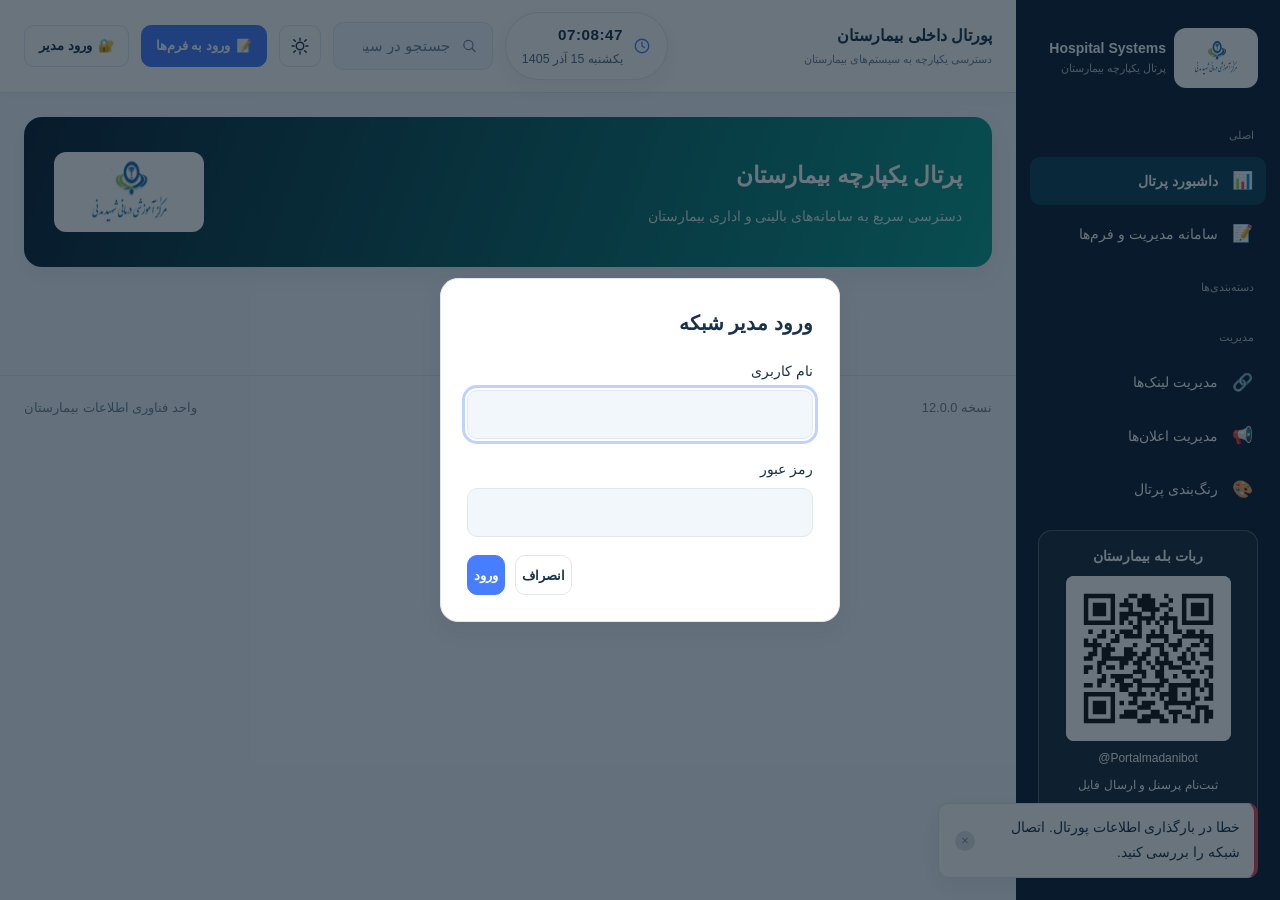
==== commit 0b99cb7e: "Show portal login in modal and add Bale bot QR link" ====
--- a/admin/announcements.html
+++ b/admin/announcements.html
@@ -8,8 +8,8 @@
   <link rel="icon" type="image/svg+xml" href="../favicon/favicon.svg" />
   <link rel="stylesheet" href="../assets/css/style.css?v=2.0.0" />
   <link rel="stylesheet" href="admin.css?v=2.0.0" />
-  <link rel="stylesheet" href="../assets/css/hospital-design-system.css?v=20261016.4" />
-  <link rel="stylesheet" href="../assets/css/hospital-portal.css?v=20261016.4" />
+  <link rel="stylesheet" href="../assets/css/hospital-design-system.css?v=20261017-login" />
+  <link rel="stylesheet" href="../assets/css/hospital-portal.css?v=20261017-bale-qr" />
 </head>
 <body>
   <header class="site-header admin-header">
@@ -177,8 +177,8 @@
 
   <script src="../assets/js/storage.js?v=2.0.0"></script>
   <script src="../assets/js/theme.js?v=2.0.0"></script>
-  <script src="announcements-admin.js?v=2.0.0"></script>
-  <script src="../assets/js/hospital-shell.js?v=20261016.4"></script>
-  <script src="../assets/js/portal-appearance.js?v=20261016.4"></script>
+  <script src="announcements-admin.js?v=20261017-login"></script>
+  <script src="../assets/js/hospital-shell.js?v=20261017-bale-qr"></script>
+  <script src="../assets/js/portal-appearance.js?v=20261017-login"></script>
 </body>
 </html>
--- a/assets/css/hospital-portal.css
+++ b/assets/css/hospital-portal.css
@@ -99,3 +99,21 @@
 .portal-color-field { display:flex; align-items:center; justify-content:space-between; gap:14px; padding:14px; border:1px solid var(--surface-border); border-radius:12px; }
 .portal-color-field input { width:58px; height:42px; padding:3px; border:1px solid var(--surface-border); border-radius:8px; cursor:pointer; background:var(--surface); }
 .portal-color-actions { display:flex; flex-wrap:wrap; gap:10px; }
+
+/* Keep authentication on top of the public portal, including its sidebar. */
+#admin-login-overlay { position:fixed; inset:0; z-index:1000; display:flex; align-items:center; justify-content:center; padding:20px; overflow:auto; background:#08182799; }
+#admin-login-form { display:flex; flex-direction:column; gap:18px; width:100%; max-width:400px; max-height:calc(100dvh - 40px); overflow:auto; padding:26px; color:var(--text-primary); }
+#admin-login-form h2 { margin:0; font-size:20px; }
+#admin-login-form .admin-field { display:flex; flex-direction:column; gap:6px; }
+#admin-login-form .admin-field input { width:100%; min-width:0; }
+#admin-login-form .admin-modal__actions { display:flex; justify-content:flex-end; flex-wrap:wrap; gap:10px; }
+#admin-login-error { padding:10px 12px; color:#a32020; background:#fff1f2; border:1px solid #efb5bd; border-radius:10px; }
+
+/* Local QR asset stays readable across the administrator's menu palettes. */
+.portal-bale-card { display:flex; flex-direction:column; align-items:center; gap:8px; flex-shrink:0; margin:16px 8px 0; padding:14px 10px; border:1px solid color-mix(in srgb,var(--menu-text) 24%,transparent); border-radius:14px; background:color-mix(in srgb,var(--menu-text) 6%,transparent); text-align:center; line-height:1.6; }
+.portal-bale-card:hover { background:color-mix(in srgb,var(--menu-text) 11%,transparent); text-decoration:none; }
+.portal-bale-card strong { font-size:14px; }
+.portal-bale-card img { display:block; width:165px; height:165px; max-width:100%; background:#fff; border-radius:8px; }
+.portal-bale-card bdi { font-size:12px; }
+.portal-bale-card span { font-size:12px; }
+.portal-bale-card small { font-size:11px; opacity:.75; }
